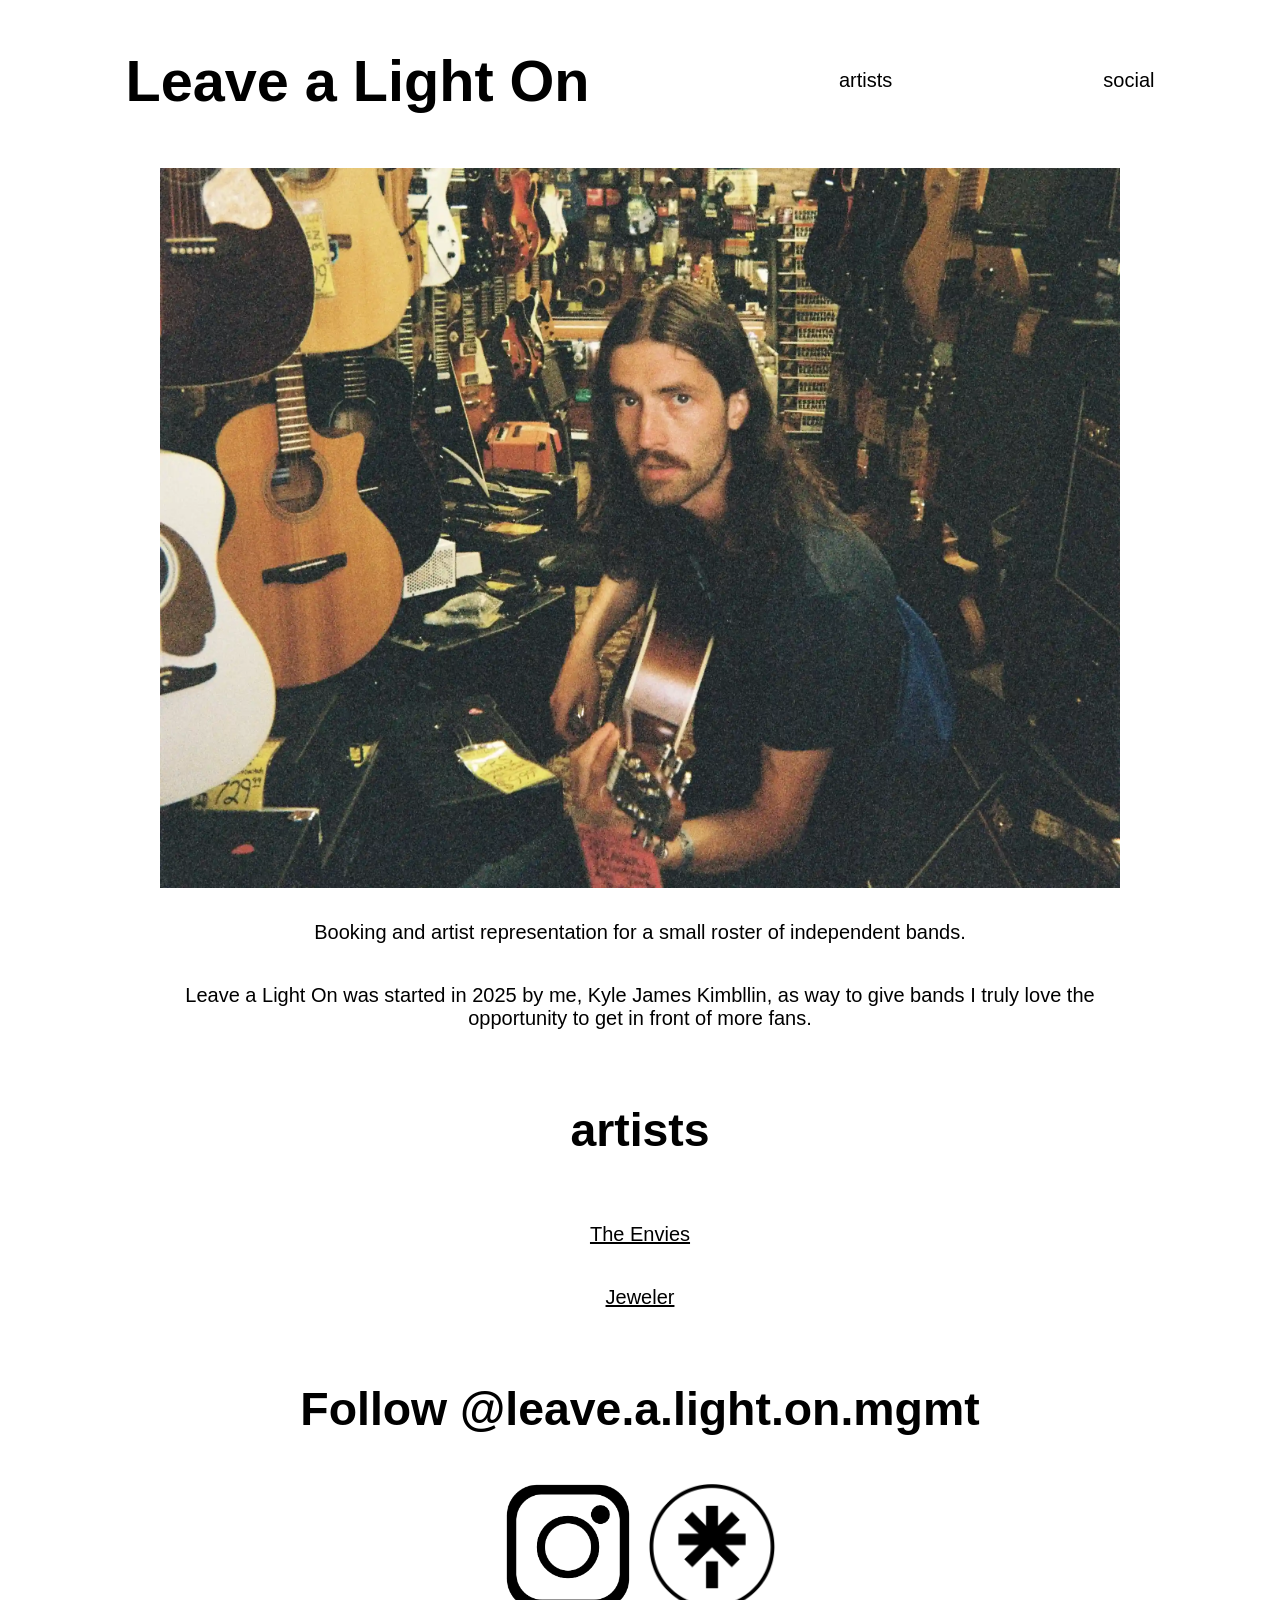
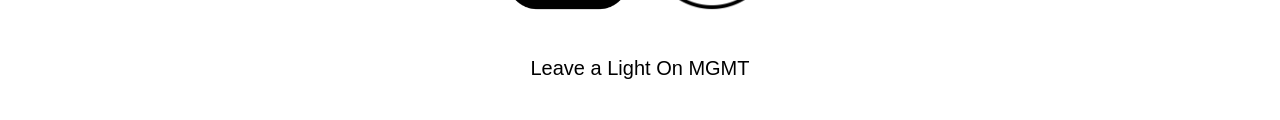
==== index.html @ 079d0a74 "Update description of Leave a Light On" ====
<!DOCTYPE html>
<html lang="en-US">

	<head>
<!-- Core syntax initialization and SEO -->
		<meta charset="UTF-8">
  		<meta name="description" content="Leave a Light On, MGMT">
  		<meta name="keywords" content="Jeweler, dream pop, synth pop, goth, rock, indie rock, music, band, minneapolis, sacramento, alternative, shoegaze, art rock, indie, minnesota, california, booking, management, promotion, artist, representation">
  		<meta name="viewport" content="width=device-width, initial-scale=1.0">
  		<meta name="apple-mobile-web-app-title" content="Leave a Light On, MGMT" />

<!-- Favicon and Base HREF -->

  		<base href="https://leave-a-light-on-mgmt.github.io/">
        <link rel="shortcut icon" type="image/png" href="assets/images/favicon.png">

<!-- Call for stylesheets -->

		<link rel="stylesheet" href="assets/css/lalo_mobile.css" />

  	<!--	<link rel="stylesheet" media="screen and (orientation: landscape)" href="css/jtb_desktop.css" /> -->
  	<!--	<link rel="stylesheet" media="screen and (orientation: portrait)" href="css/jtb_mobile.css" /> -->

  		<title>Leave a Light On, MGMT</title>

  	</head>

  	<body>

  		<main>
  			<nav id="site-nav">
  				<a href="#lalo" class="nav-link no-active"><h1>Leave a Light On</h1></a>
				<a href="#artists" class="nav-link">artists</a>
  				<a href="#social" class="nav-link">social</a>
  			</nav>


  			<div class="maincenter" id="lalo">
  				<img class="bio-image" src="assets/images/lalobio.webp" alt="Leave a Light On, MGMT">
  			</div>

  			<div class="bio">

  				<p>
  					Booking and artist representation for a small roster of independent bands.
  				</p>

  				<p>
  					Leave a Light On was started in 2025 by me, Kyle James Kimbllin, as way to give bands I truly love the opportunity to get in front of more fans.
  				</p>

  			</div>

  			<div id="artists">

				<h3>artists</h3>

      			<p><a href="the-envies/index.html" target="_blank" class="press-link">The Envies</a></p>
				<p><a href="jeweler/index.html" target="_blank" class="press-link">Jeweler</a></p>

  			</div>

		  	<div id="social" class="bio">

				<h3>Follow @leave.a.light.on.mgmt</h3>

				<div class="socialicons">

					<a href="https://instagram.com/leave.a.light.on.mgmt" class="instagram" target="_blank" title="Leave a Light On instagram page">
						<img class="instagram" src="https://leave-a-light-on-mgmt.github.io/assets/images/instagramwhite.png"></a>
					<a href="https://linktr.ee/leave.a.light.on.mgmt" class="instagram" target="_blank" title="Leave a Light On Linktree page">
						<img class="instagram" src="https://leave-a-light-on-mgmt.github.io/assets/images/linktreewhite.png"></a>
					
				</div>

				<!-- add back once ME sends blogpost about webcrawlers
				<p>Contact EMAIL OBFUSCATION SCHEME for booking</p>
				<p>Contact EMAIL OBFUSCATION SCHEME for press inquiries</p> -->
				
 		  	</div>
        
<!-- Add Photo and Logo here, when they materialize
			<div class="maincenter">
				
  				<img class="bio-image" src="images/jewelerbio2.jpg" alt="Jeweler - the band">
				
  			</div>

			<div class="maincenter">
				
				<img class="bio-image" src="images/jewelerbanner.webp" alt="Jeweler - the band">

			</div>

        -->

			<div class="footer">
				
				<p><a href="#top">Leave a Light On MGMT</a></p>
 				
 			</div>

  	</main>

<script>
  const nav = document.getElementById('site-nav');
  const bioImage = document.querySelector('.bio-image');
  const navLinks = document.querySelectorAll('nav a[href^="#"]');
  const targetSections = document.querySelectorAll('#lalo, #artists, #social');

  function updateNavHeight() {
    if (!nav) return;
    const navHeight = nav.getBoundingClientRect().height;
    document.documentElement.style.setProperty('--nav-height', `${navHeight}px`);
  }

  function updateImageWidth() {
    if (!bioImage) return;
    const width = bioImage.getBoundingClientRect().width;
    document.documentElement.style.setProperty('--img-width', `${width}px`);
  }

  function setActiveLink() {
    const offset = window.innerHeight * 0.35;
    let currentId = '';

    targetSections.forEach((section) => {
      const rect = section.getBoundingClientRect();
      if (rect.top <= offset && rect.bottom >= offset) {
        currentId = section.id;
      }
    });

    navLinks.forEach((link) => {
	if (link.classList.contains('no-active')) {
    return;
  }
      const isActive = link.getAttribute('href') === `#${currentId}`;
      link.classList.toggle('active', isActive);
    });
  }

  function updateLayout() {
    updateNavHeight();
    updateImageWidth();
    setActiveLink();
  }

  document.addEventListener('DOMContentLoaded', () => {
    updateLayout();

    window.addEventListener('resize', updateLayout);
    window.addEventListener('scroll', setActiveLink, { passive: true });

    if (bioImage) {
      bioImage.addEventListener('load', updateImageWidth);
    }

    if ('ResizeObserver' in window) {
      const resizeObserver = new ResizeObserver(() => {
        updateLayout();
      });

      if (nav) resizeObserver.observe(nav);
      if (bioImage) resizeObserver.observe(bioImage);
    }
  });
</script>
 	
  </body>
 </html>
---- assets/css/lalo_mobile.css ----
html {
  scroll-behavior: smooth;
}

body {
  /* 1rem base + 1% of viewport width */
  font-size: clamp(1rem, 0.9rem + 0.5vw, 1.25rem);
  margin: 0;
  display: flex;
  flex-direction: column;
  min-height: 100vh;
  text-decoration: none;
  font-family: sans-serif;
}

h1 {
	/* clamp(minimum, fluid preference, maximum) */
  font-size: clamp(2rem, 1.2rem + 3vw, 4rem);
  padding-right: 3vw;
}

h3 {
  font-size: clamp(.5rem, .5rem + 3vw, 4rem);
  padding: 0;
  font-family: sans-serif;
}

p {
	padding: 0;
}

div {
  display: flex;
  justify-content: center; /* Centers the iframe horizontally */
  flex-direction: column;
  align-items: center;
}

div.streamicons {
  display: flex;
  flex-direction: row;
  justify-content: center;
  align-items: center;
  gap: 1rem;
  flex-wrap: wrap;
	margin-bottom: 1em;
}

div.socialicons {
  display: flex;
  flex-direction: row;
  justify-content: center;
  align-items: center;
  gap: 1rem;
  flex-wrap: wrap;
	margin-bottom: 1em;
}

div.socialicons a {
  display: inline-flex;
  align-items: center;
  justify-content: center;
}

div.footer {
	margin-bottom: 1em;
}

div.footer a {
	color: #000000;
  text-decoration: none;
  font-family: sans-serif;
  font-weight: normal;
	display: inline-block;
  text-align: center;
  font-size: clamp(1rem, 0.9rem + 0.5vw, 1.25rem);
  transition: color 0.1s;
}

div.footer a:hover {
	color: #999999;
}
	

div.streamicons a {
  display: inline-flex;
  align-items: center;
  justify-content: center;
}

.maincenter {
	width: 89.5vw;
	text-align: center;
	margin:  auto;
	padding: .5vw;
	scroll-margin-top: var(--nav-height);
}

#music,
#video,
#artists,
#social,
#press {
  scroll-margin-top: var(--nav-height);
}

.bio {
	width: var(--img-width);
	max-width: 100%;
	text-align: center;
	margin:  auto;
	padding: .5vw;
}

.maincenter p {
  text-align: justify;
}

img.bio-image {
	display: block;
  	max-width: 100%;
 	height: auto;
  	max-height: calc(98vh - var(--nav-height));
}

img.instagram {
	display: flex;
  justify-content: center;
  align-items: center;
	filter: invert(100%);
	width: 10vw;
  	max-width: 100%;
 	height: auto;
  	max-height: calc(98vh - var(--nav-height));
}

img.streamicon {
	display: flex;
  justify-content: center;
  align-items: center;
	filter: invert(100%);
	width: 10vw;
  	max-width: 100%;
 	height: auto;
  	max-height: calc(98vh - var(--nav-height));
}

a.streamicon {

}

iframe.bandcamp {
  border: 0;
	width: 89.5vw;
	max-width: 700px;
	height: 175vw;
	display: block;
	margin: 0 auto 1em auto;
}

iframe.video {
	border: 0;
	width: 89.5vw;
	max-width: 700px;
	height: auto; 
	display: block;
	margin: 0 auto 1em auto;
	aspect-ratio: 16 / 9;
}

nav {
  position: sticky; /* Sticks the nav to the viewport */
  top: 0;       /* Locks it to the very top */
  left: 0;         /* Aligns it to the left edge */
  z-index: 9999;   /* Forces the nav to float above all other content */
  align-items: center;

  /* Styling and Layout */
  background: linear-gradient(to bottom, rgba(255, 255, 255, 1) 98%, rgba(255, 255, 255, 0) 100%);
  display: flex;
  justify-content: space-around; /* Spaces the 3 links evenly */
  width: calc(100% - 2.5rem);
  max-width: 100%;
  margin: 0 auto;
  padding: 0 1.25rem;

}

nav a {
  color: #000000;
  text-decoration: none;
  font-family: sans-serif;
  font-weight: normal;
  font-size: clamp(1rem, 0.9rem + 0.5vw, 1.25rem);
  transition: color 0.1s;
}

a.instagram {
  color: #000000;
  text-decoration: none;
  font-family: sans-serif;
  font-weight: normal;
  font-size: clamp(1rem, 0.9rem + 0.5vw, 1.25rem);
  transition: color 0.1s;
}

a.press-link {
  color: #000000;
  text-decoration: underline;
  font-family: sans-serif;
  font-weight: normal;
  font-size: clamp(1rem, 0.9rem + 0.5vw, 1.25rem);
  transition: color 0.1s;
  display: block;
  width: 100%;
  text-align: center;
  overflow-wrap: anywhere;
}

nav a:hover {
  color: #999999;
}

nav a.active {
  text-decoration: underline;
}

nav a.no-active.active {
  text-decoration: none;
}

.balance-ghost {
  visibility: hidden;
}
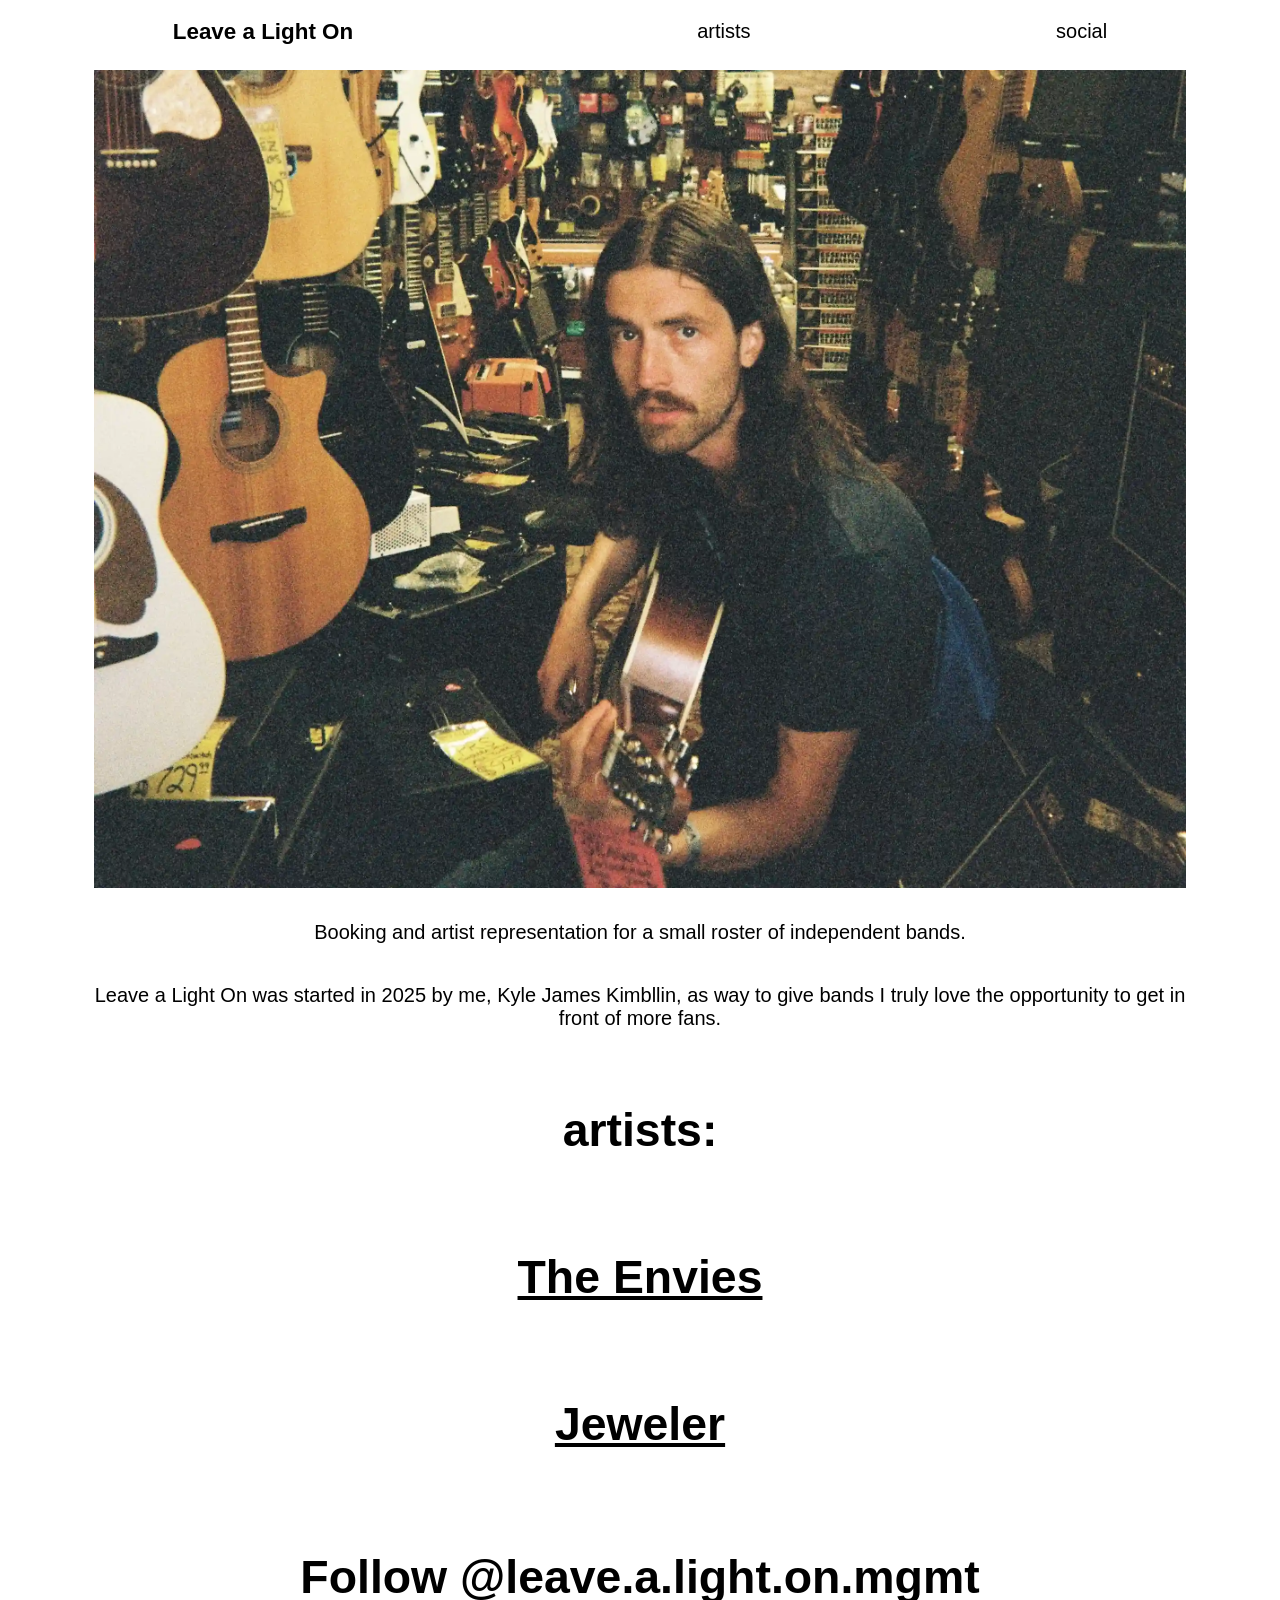
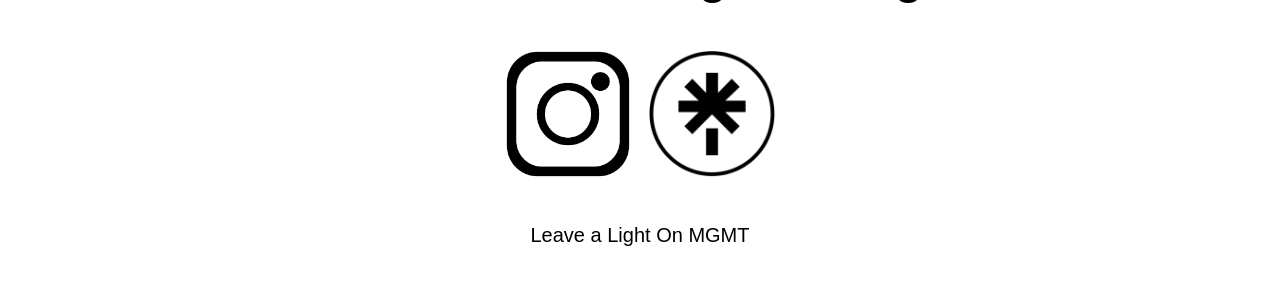
==== commit 2d7af8e8: "Update artists section with headings and links" ====
--- a/index.html
+++ b/index.html
@@ -53,10 +53,10 @@
 
   			<div id="artists">
 
-				<h3>artists</h3>
+				<h3>artists:</h3>
 
-      			<p><a href="the-envies/index.html" target="_blank" class="press-link">The Envies</a></p>
-				<p><a href="jeweler/index.html" target="_blank" class="press-link">Jeweler</a></p>
+      			<a href="the-envies/index.html" class="press-link"><h3>The Envies</h3></a>
+				<a href="jeweler/index.html" class="press-link"><h3>Jeweler</h3></a>
 
   			</div>
 
--- a/assets/css/lalo_mobile.css
+++ b/assets/css/lalo_mobile.css
@@ -15,7 +15,7 @@
 
 h1 {
 	/* clamp(minimum, fluid preference, maximum) */
-  font-size: clamp(2rem, 1.2rem + 3vw, 4rem);
+  font-size: clamp(.5rem, 1rem + 2vw, 1.4rem);
   padding-right: 3vw;
 }
 
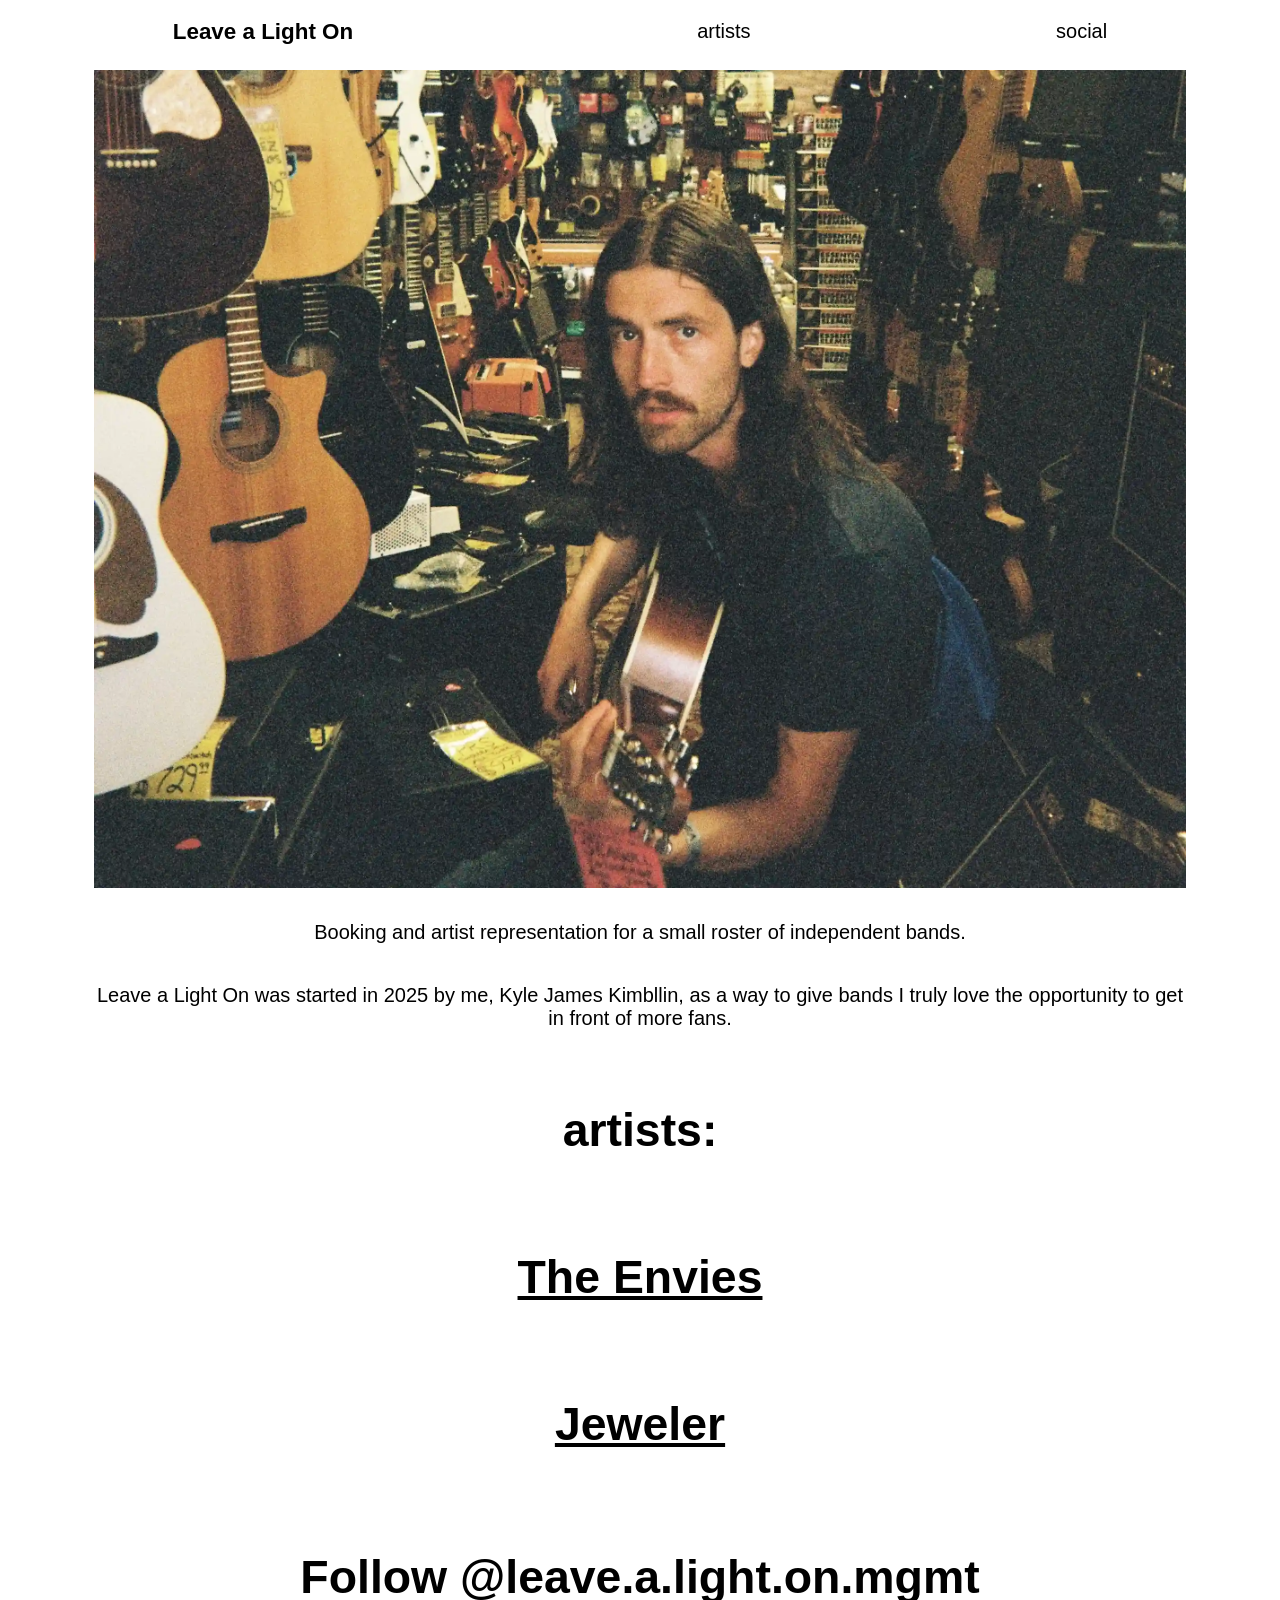
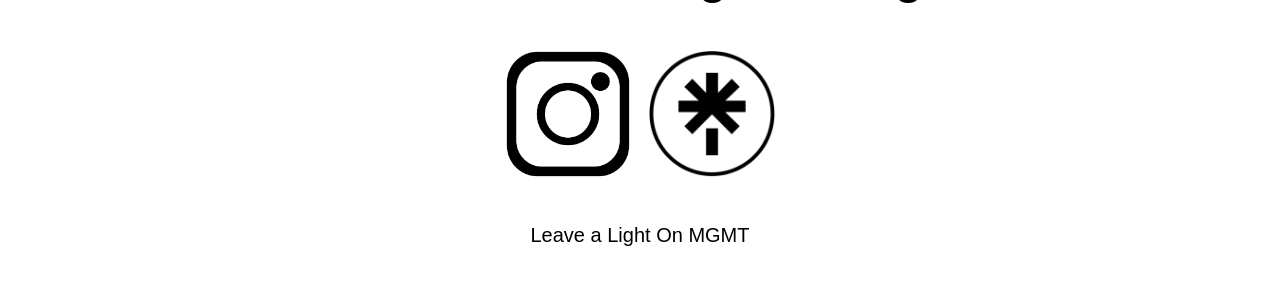
==== commit 830dc673: "Fix typo in paragraph about Leave a Light On" ====
--- a/index.html
+++ b/index.html
@@ -46,7 +46,7 @@
   				</p>
 
   				<p>
-  					Leave a Light On was started in 2025 by me, Kyle James Kimbllin, as way to give bands I truly love the opportunity to get in front of more fans.
+  					Leave a Light On was started in 2025 by me, Kyle James Kimbllin, as a way to give bands I truly love the opportunity to get in front of more fans.
   				</p>
 
   			</div>
@@ -55,8 +55,8 @@
 
 				<h3>artists:</h3>
 
-      			<a href="the-envies/index.html" class="press-link"><h3>The Envies</h3></a>
-				<a href="jeweler/index.html" class="press-link"><h3>Jeweler</h3></a>
+      			<a href="the-envies/index.html" class="artist-link"><h3>The Envies</h3></a>
+				<a href="jeweler/index.html" class="artist-link"><h3>Jeweler</h3></a>
 
   			</div>
 
--- a/assets/css/lalo_mobile.css
+++ b/assets/css/lalo_mobile.css
@@ -217,6 +217,18 @@
   overflow-wrap: anywhere;
 }
 
+a.artist-link {
+  color: #000000;
+  text-decoration: underline;
+  font-family: sans-serif;
+  font-weight: normal;
+  transition: color 0.1s;
+  display: block;
+  width: 100%;
+  text-align: center;
+  overflow-wrap: anywhere;
+}
+
 nav a:hover {
   color: #999999;
 }
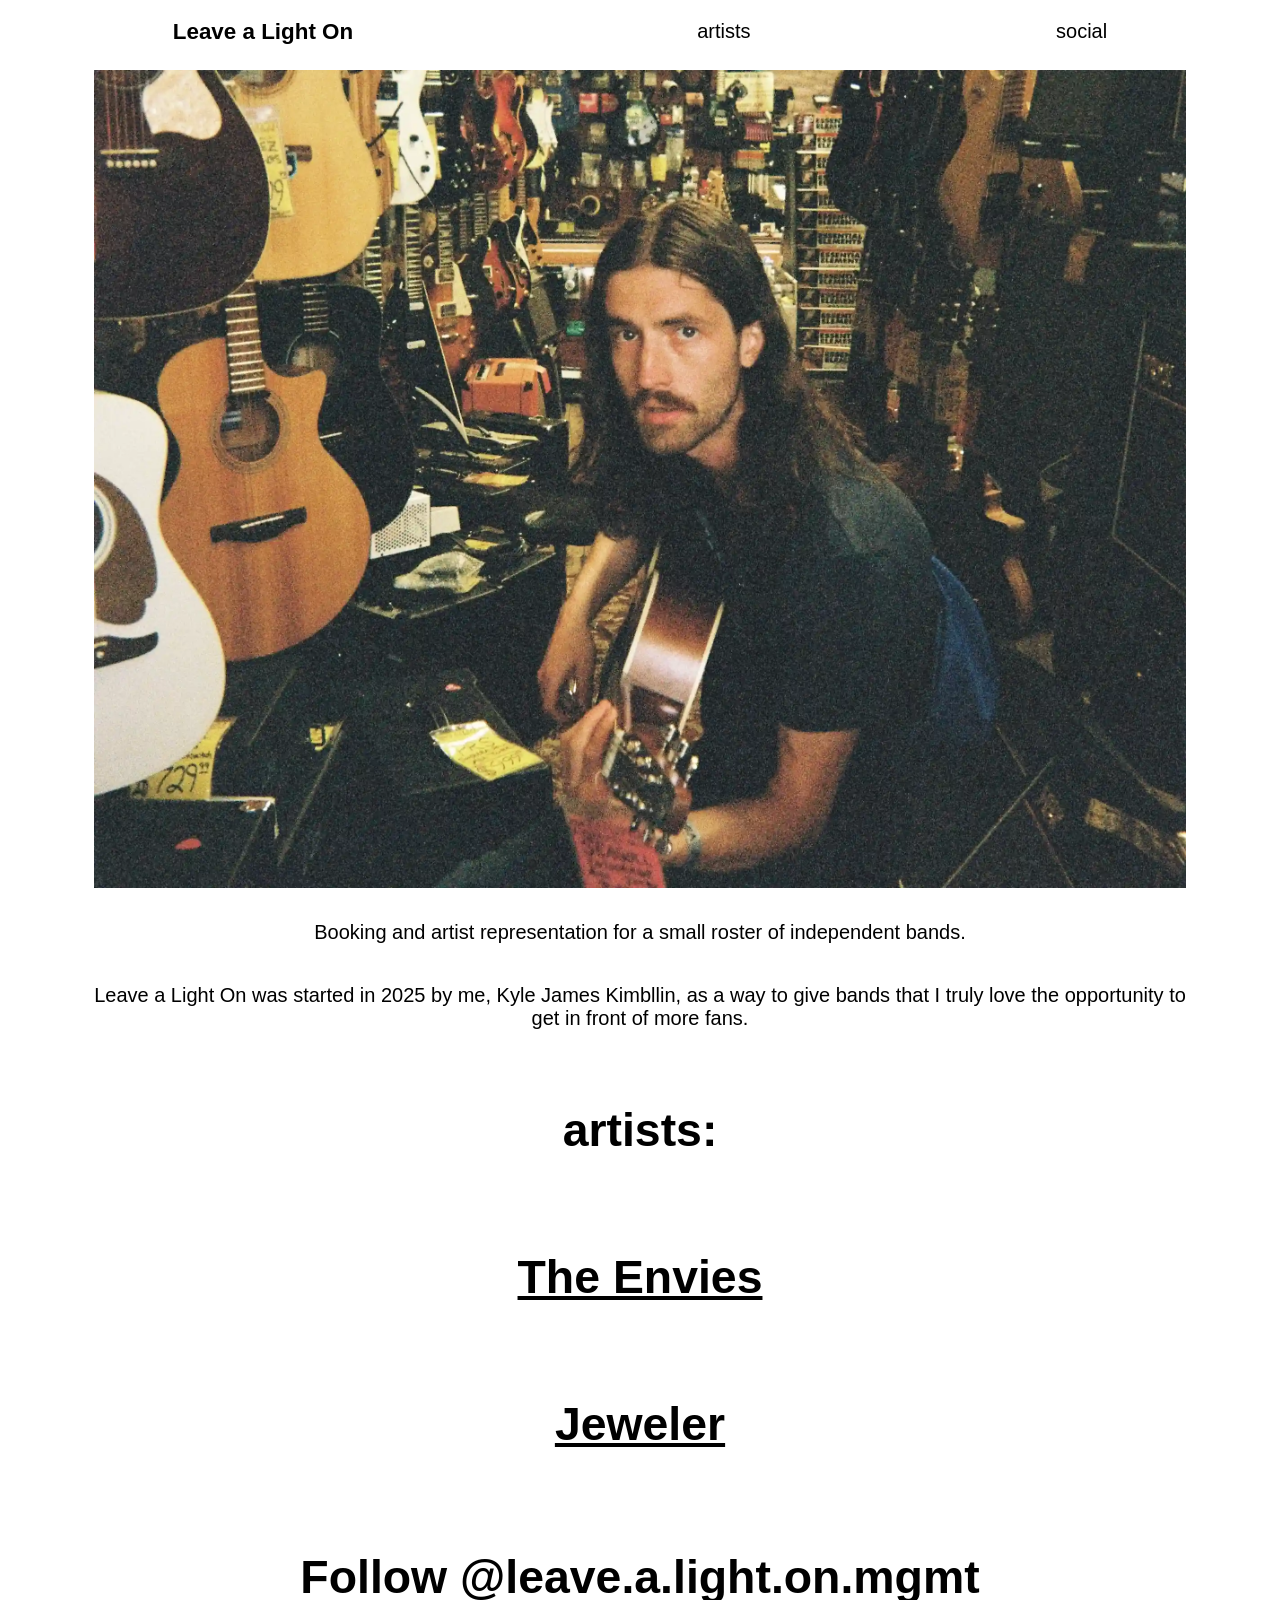
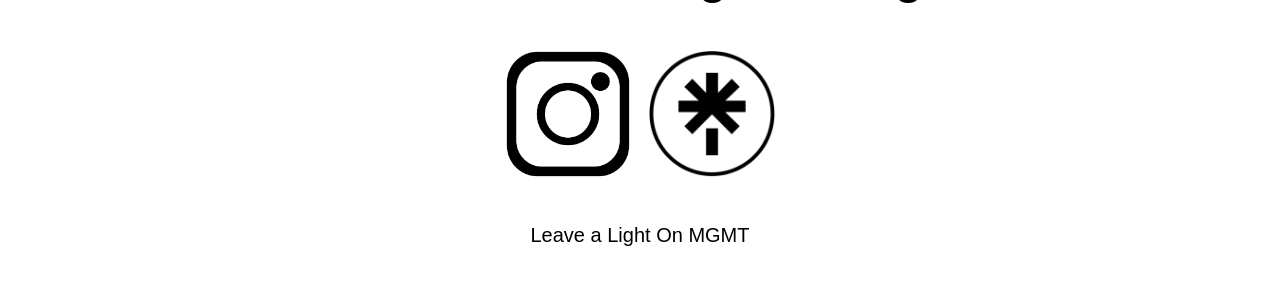
==== commit 2ef758c5: "Fix grammatical error in index.html" ====
--- a/index.html
+++ b/index.html
@@ -46,7 +46,7 @@
   				</p>
 
   				<p>
-  					Leave a Light On was started in 2025 by me, Kyle James Kimbllin, as a way to give bands I truly love the opportunity to get in front of more fans.
+  					Leave a Light On was started in 2025 by me, Kyle James Kimbllin, as a way to give bands that I truly love the opportunity to get in front of more fans.
   				</p>
 
   			</div>
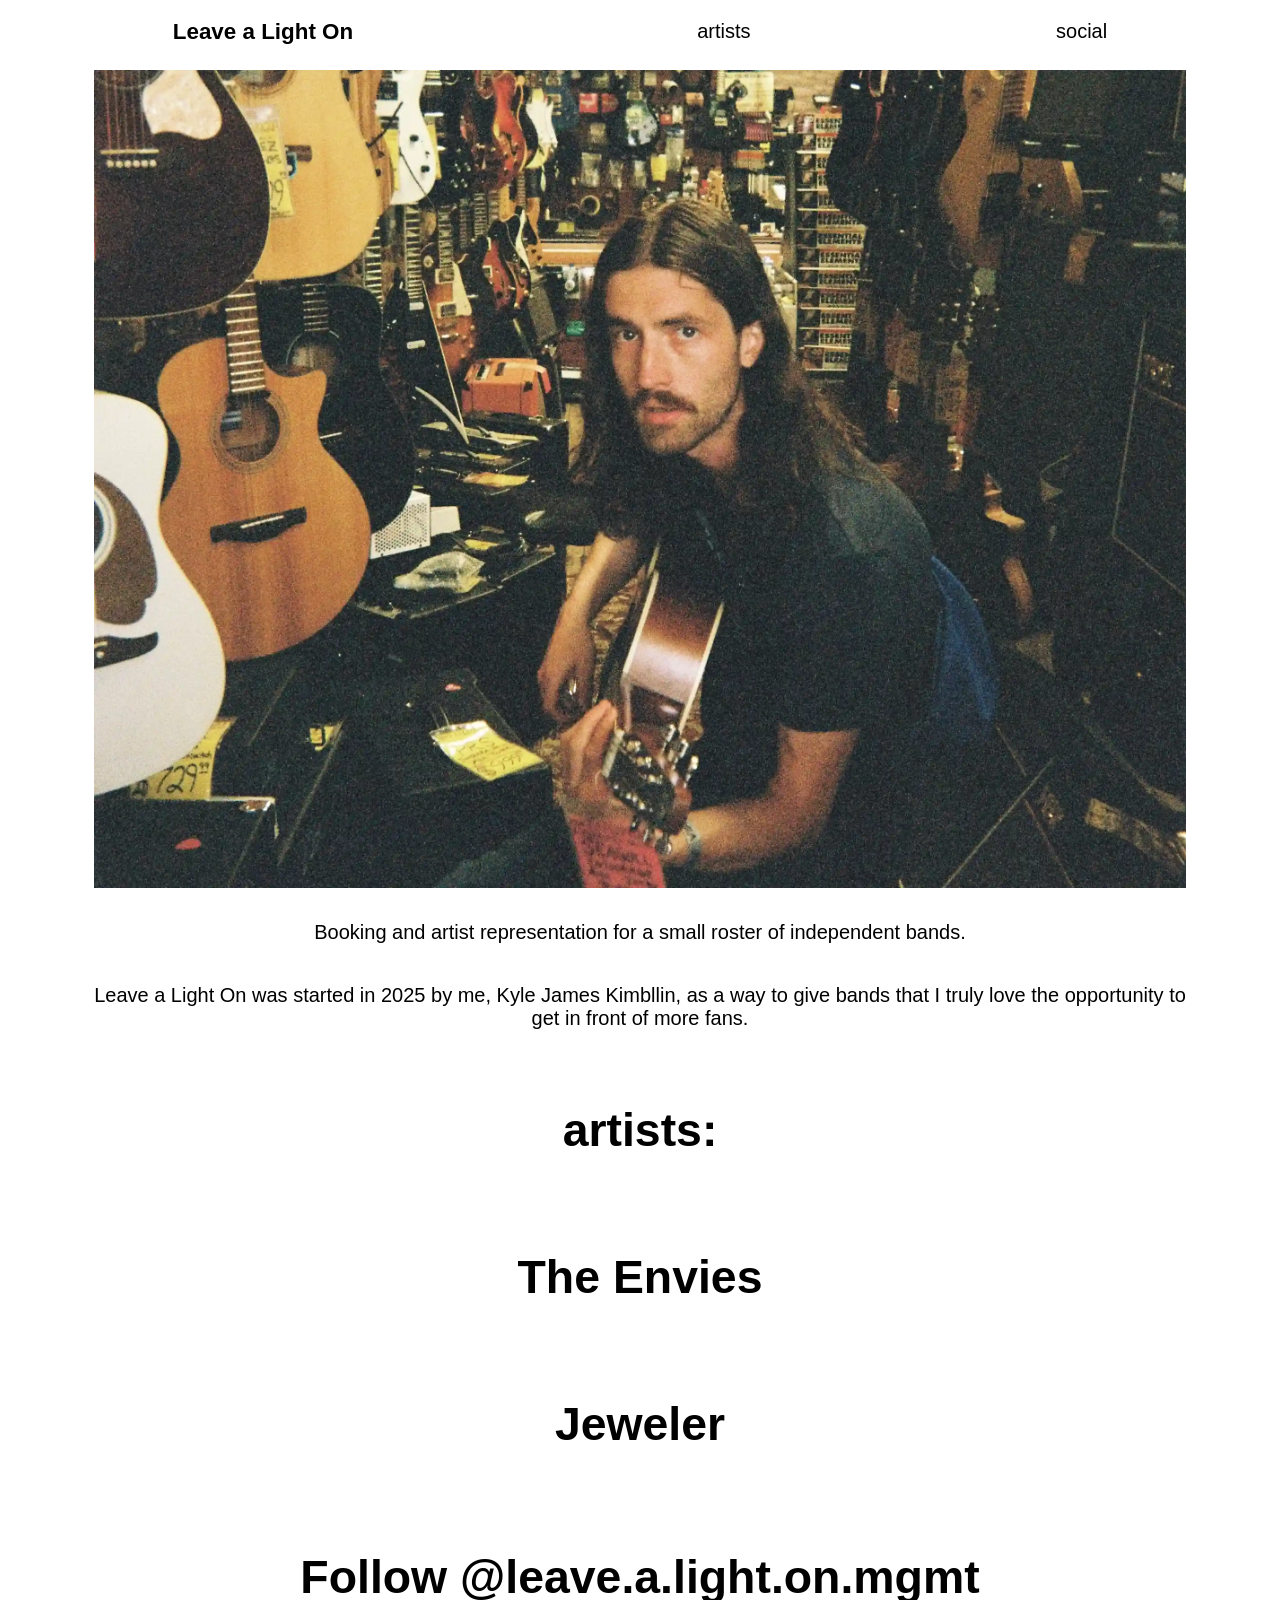
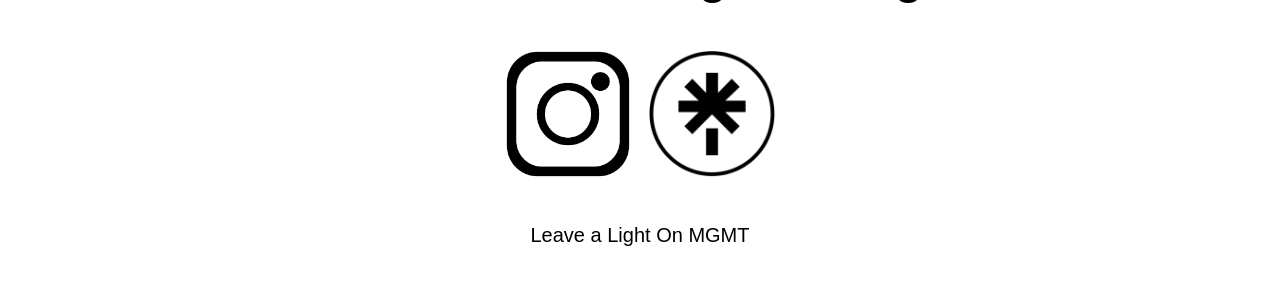
==== commit 8a0accc4: "Update artist link for Jeweler to correct path" ====
--- a/index.html
+++ b/index.html
@@ -5,7 +5,7 @@
 <!-- Core syntax initialization and SEO -->
 		<meta charset="UTF-8">
   		<meta name="description" content="Leave a Light On, MGMT">
-  		<meta name="keywords" content="Jeweler, dream pop, synth pop, goth, rock, indie rock, music, band, minneapolis, sacramento, alternative, shoegaze, art rock, indie, minnesota, california, booking, management, promotion, artist, representation">
+  		<meta name="keywords" content="Jeweler, dream pop, synth pop, goth, rock, indie rock, music, band, minneapolis, sacramento, alternative, shoegaze, art rock, indie, minnesota, california, booking, management, promotion, artist, representation, the envies, envies, alternative rock, power pop, pop">
   		<meta name="viewport" content="width=device-width, initial-scale=1.0">
   		<meta name="apple-mobile-web-app-title" content="Leave a Light On, MGMT" />
 
@@ -56,7 +56,7 @@
 				<h3>artists:</h3>
 
       			<a href="the-envies/index.html" class="artist-link"><h3>The Envies</h3></a>
-				<a href="jeweler/index.html" class="artist-link"><h3>Jeweler</h3></a>
+				<a href="jewelertheband/index.html" class="artist-link"><h3>Jeweler</h3></a>
 
   			</div>
 
--- a/assets/css/lalo_mobile.css
+++ b/assets/css/lalo_mobile.css
@@ -219,7 +219,7 @@
 
 a.artist-link {
   color: #000000;
-  text-decoration: underline;
+  text-decoration: none;
   font-family: sans-serif;
   font-weight: normal;
   transition: color 0.1s;
@@ -229,6 +229,10 @@
   overflow-wrap: anywhere;
 }
 
+a.artist-link:hover {
+	color: #999999;
+}
+
 nav a:hover {
   color: #999999;
 }
